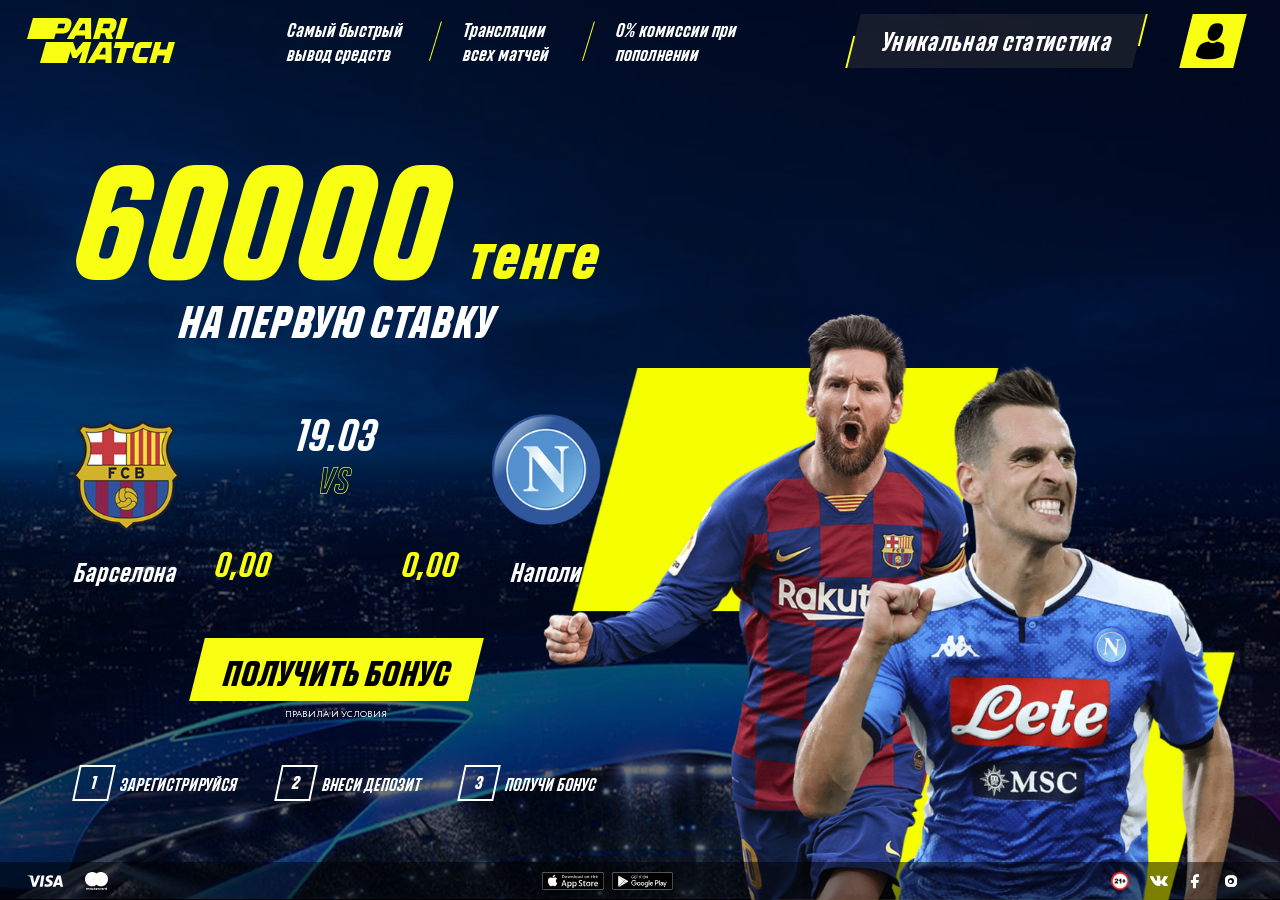
==== HTML/assets/portfolio/bar-nap/index.html @ 26781a5a "upd portfolio and aside" ====
<!DOCTYPE html>
<html>
<head lang="ru-RU">
  <meta http-equiv="x-ua-compatible" content="ie=edge">
  <meta http-equiv="Content-Type" content="text/html; charset=windows-1251">
  <title>Parimatch. ������ ��� � ���������� ��!</title>
  <link href="favicon.ico" rel="shortcut icon" type="image/x-icon">
  <meta name="viewport" content="width=device-width, initial-scale=1.0, maximum-scale=1.0, user-scalable=no" />
  <link rel="stylesheet" href="public/main.css" />
  <link rel="stylesheet" href="public/bundle.css"/>
  <!-- Google Tag Manager -->
  <script>(function(w,d,s,l,i){w[l]=w[l]||[];w[l].push({'gtm.start':
      new Date().getTime(),event:'gtm.js'});var f=d.getElementsByTagName(s)[0],
    j=d.createElement(s),dl=l!='dataLayer'?'&l='+l:'';j.async=true;j.src=
    'https://www.googletagmanager.com/gtm.js?id='+i+dl;f.parentNode.insertBefore(j,f);
  })(window,document,'script','dataLayer','GTM-5CZS6L');</script>
  <!-- End Google Tag Manager -->
</head>

<body>
<!-- Google Tag Manager (noscript) -->
<noscript><iframe src="https://www.googletagmanager.com/ns.html?id=GTM-5CZS6L"
                  height="0" width="0" style="display:none;visibility:hidden"></iframe></noscript>
<!-- End Google Tag Manager (noscript) -->


  <div class="page">
    <header class="c-header js-header" role="presentation">
      <div class="o-container">
        <div class="logo">
          <a href="https://air.parimatch.com/" class="c-logo"><img src="images/logo-pm.svg" alt="Parimatch"></a>
          <!--<div class="sponsor">��������� ������� �� "������"</div>-->
        </div>
        <div class="block-steps on-mob-hide">
          <p class="block-steps_1">C���� ������� ����� �������</p>
          <p class="block-steps_2">���������� ���� ������</p>
          <p class="block-steps_3">0% �������� ��� ����������</p>
        </div>
        <div class="c-header__group-right">
          <div class="c-header__btn-line-group">
            <div class="c-header__btn-line show-desk">
              <a href="https://air.parimatch.com/prematch/all/1%7CF%7CF_INTERN%7CPT61:1285120971,1%7CF%7CUCL"
                 target="_blank" class="btn-line"><span>���������� ����������</span></a>
            </div>
            <div class="c-header__btn-line show-mob">
              <a href="https://m.parimatch.com/#prematch-championship/1|F|UCL|PT61:1285120971" target="_blank"
                 class="btn-line"><span>���������� ����������</span></a>
            </div>
          </div>
          <div class="c-header__btn">
            <a href="https://air.parimatch.com/login" target="_blank" class="btn-login show-desk"><span
                    class="icon"><span class="icon-man-user"></span></span><span class="text"></span></a>
            <a href="https://m.parimatch.com/#login" target="_blank" class="btn-login show-mob"><span
                    class="icon"><span class="icon-man-user"></span></span><span class="text"></span></a>
          </div>
        </div>
      </div>
    </header>
    <main class="c-main" role="main">
      <section class="c-section c-section-home" id="home">
        <div class="o-container">
          <div class="home__content">
            <div class="home__group">
              <div class="home__bonus">60000 <span>�����</span></div>
              <div class="home__desc">�� ������ ������</div>
            </div>
              <div class="c-teams">
                  <div class="c-teams__item">
                      <div class="c-teams__item-logo">
                          <img src="images/team1.png" alt="���������">
                      </div>
                      <div class="c-teams__item-title">���������</div>
                      <!-- <div class="c-teams__item-cof team-1 hide">1,82</div> -->
                  </div>
                  <div class="c-teams__vs">
                      <div class="wrapper">

                          <div class="c-teams__date">19.03</div>
                          <div class="c-teams__vs-icon"><span class="icon-vs"></span></div>

                      </div>

                      <div class="cof-wrapper">
                              <div class="c-teams__item-cof team-1">0,00</div>
                              <div class="c-teams__item-cof team-2">0,00</div>
                      </div>
                  </div>


                  <div class="c-teams__item">
                      <div class="c-teams__item-logo">
                          <img src="images/team2.png" alt="������">
                      </div>
                      <div class="c-teams__item-title">������</div>
                      <!-- <div class="c-teams__item-cof team-2 hide">4,80</div> -->
                  </div>
              </div>
            <div class="home__group">
              <div class="home__btn">
                <a href="https://air.parimatch.com/ru/regtel/1/"  target="_blank" class="c-btn"><span class="c-btn__text">�������� �����</span></a>
              </div>
              <div class="home__terms">
                <a href="#" data-toggle="modal" data-target="#modalTerms">������� � �������</a>
              </div>
            </div>
            <div class="c-steps">
              <ul class="c-steps__list">
                <li>
                  <div class="c-steps__item">
                    <div class="c-steps__item-num"><span>1</span></div>
                    <div class="c-steps__item-text">���������������</div>
                  </div>
                </li>
                <li>
                  <div class="c-steps__item">
                    <div class="c-steps__item-num"><span>2</span></div>
                    <div class="c-steps__item-text">����� �������</div>
                  </div>
                </li>
                <li>
                  <div class="c-steps__item">
                    <div class="c-steps__item-num"><span>3</span></div>
                    <div class="c-steps__item-text">������ �����</div>
                  </div>
                </li>
              </ul>
            </div>
          </div>
        </div>
        <div id="parallax" class="c-parallax c-parallax__first" data-limit-x="80" data-limit-y="80">
          <div class="c-parallax__layer  c-parallax__layer--align-right" data-depth="0.1">
            <img src="images/layer-1.png" class="levitation-1" alt="img">
          </div>
          <div class="c-parallax__layer c-parallax__layer--align-right" data-depth="0.1">
            <img src="images/layer-2.png" class="levitation-2" alt="img">
          </div>
          <!--<div class="c-parallax__layer c-parallax__layer&#45;&#45;align-right" data-depth="0.15">-->
            <!--<img src="images/layer-3.png" alt="img">-->
          <!--</div>-->
        </div>
        <div id="parallax-1" class="c-parallax c-parallax__second" data-limit-x="80" data-limit-y="0">
          <div class="c-parallax__layer  c-parallax__layer--align-right show-tablet" data-depth="0">
            <img src="images/layer-1.png" class="levitation-1" alt="img">
          </div>
          <div class="c-parallax__layer c-parallax__layer--align-right show-tablet" data-depth="0">
            <img src="images/layer-2.png" class="levitation-2" alt="img">
          </div>
          <div class="c-parallax__layer c-parallax__layer--align-right" data-depth="0.25">
            <img src="images/layer-4.png" alt="img">
          </div>
          <div class="c-parallax__layer c-parallax__layer--align-right" data-depth="0.40">
            <img src="images/layer-5.png" alt="img">
          </div>
        </div>
      </section>
    </main>
    <footer class="c-footer">
      <div class="o-container align-items-center">
        <div class="box-left">
          <div class="payments">
            <ul>
              <li>
                <div class="item svg">
                  <div class="img"><img src="images/payment/visa.svg" alt="img"></div>
                  <div class="img-color"><img src="images/payment/visa-c.svg" alt="img"></div>
                </div>
              </li>
              <li>
                <div class="item svg">
                  <div class="img"><img src="images/payment/mastercard.svg" alt="img"></div>
                  <div class="img-color"><img src="images/payment/mastercard-c.svg" alt="img"></div>
                </div>
              </li>
            </ul>
          </div>
        </div>
        <div class="box-center">
          <div class="block-app-links">
            <ul>
              <li>
                <a href="https://apps.apple.com/ua/app/parimatch-live/id1178014476" target="_blank"><img src="images/appStore.svg" alt="iOs App"></a>
              </li>
              <li>
                <a href="https://s3-eu-west-1.amazonaws.com/pm99sf7fxfjj5dxh/android/parimatch-latest.apk"><img src="images/androidApp.svg" alt="Android App"></a>
              </li>
            </ul>
          </div>
        </div>
        <div class="box-right">
          <div class="box-info">
            <img src="images/info21.png" alt="img">
          </div>
          <div class="c-socials">
            <a class="c-socials__item" href="#" target="_blank"><span class="icon-vk"></span></a>
            <a class="c-socials__item" href="https://www.facebook.com/parimatch/" target="_blank"><span class="icon-facebook"></span></a>
            <a class="c-socials__item" href="https://www.instagram.com/parimatchnews" target="_blank"><span class="icon-instagram"></span></a>
          </div>
        </div>
      </div>
    </footer>
  </div>

  <!-- Modal Terms -->
  <div class="modal fade vertical modal-custom modal-terms" id="modalTerms" tabindex="-1" role="dialog" aria-labelledby="modalTermsLabel">
    <div class="modal-dialog modal-dialog-centered" role="document">
      <div class="modal-content">
        <div class="modal-header">
          <a href="#" class="modal-close" data-dismiss="modal" aria-label="Close"><span class="icon-close"></span></a>
        </div>
        <div class="modal-body modal-terms">
          <h4 class="modal-title"></h4>
          <div class="modal-scrollbar js-scrollbar">
            <div class="modal-terms-text s-content">
              <?php require($_SERVER['DOCUMENT_ROOT'].'/termsP1000.inc')?>
            </div>
          </div>
        </div>
        <div class="modal-footer">
          <div class="buttons-rules">
            <a href="#" class="btn-modal">������� ������</a>
          </div>
        </div>
      </div>
    </div>
  </div>

  <script src="public/modernizr-custom.js"></script>
  <script src="public/vendor.js"></script>
  <script src="public/bundle.js"></script>

  <script type="text/javascript">
    function findGetParameter(parameterName) {
      var result = null,
        tmp = [];
      location.search
        .substr(1)
        .split("&")
        .forEach(function (item) {
          tmp = item.split("=");
          if (tmp[0] === parameterName) result = decodeURIComponent(tmp[1]);
        });
      return result;
    }

    var btag = findGetParameter("btag");
    if (btag !== null) {
      $('a[href^="https://air.parimatch.com/"]').each(function (index, value) {
        var href_old = $(this).attr('href');
        $(this).attr('href', href_old + "?btag=" + btag);
      });
      $('a[href^="https://m.parimatch.com/"]').each(function (index, value) {
        var href_old_mob = $(this).attr('href');
        $(this).attr('href', href_old_mob + "?btag=" + btag);
      });
    }
  </script>

  <script type="text/javascript">
    // eventID: 3791728
    $(document).ready(function(){
      var id = '3791728';
      $.ajax({
        method: "GET",
        jsonp: "callback",
        dataType: "jsonp",
        url: "https://service.timetowork.xyz/cf/getmatchcf.php?id="+id,
      }).done(function( data ) {
        var team1 = (+data.team1).toFixed(2);
        var team2 = (+data.team2).toFixed(2);
        $('.team-1').text(team1);
        $('.team-2').text(team2);
        $('.c-teams__item-cof').removeClass('hide');
      });

    });
  </script>
</body>
</html>
---- HTML/assets/portfolio/bar-nap/public/main.css ----
html {
    -webkit-box-sizing: border-box;
    box-sizing: border-box;
    -ms-overflow-style: scrollbar;
    line-height: 1.15;
    -webkit-text-size-adjust: 100%
}

*, :after, :before {
    -webkit-box-sizing: inherit;
    box-sizing: inherit
}

body {
    display: -ms-flexbox;
    display: -webkit-box;
    display: flex;
    -ms-flex-direction: column;
    -webkit-box-orient: vertical;
    -webkit-box-direction: normal;
    flex-direction: column;
    line-height: 1.2;
    min-height: 100%;
    width: auto;
    color: #fff;
    font-family: Circe, sans-serif;
    font-weight: 400;
    font-style: normal;
    font-size: 16px;
    direction: ltr;
    -webkit-font-smoothing: antialiased;
    -moz-osx-font-smoothing: grayscale;
    overflow-x: hidden;
    background: #000;
    height: 100%;
    margin: 0;
}

/* @media screen and (max-width: 767px) and (orientation: portrait) {
    body {
        height: 100%;
        min-height: 560px
    }
} */

body.no-scroll {
    position: fixed;
    width: 100%;
    overflow-y: hidden
}

.align-items-center {
    -ms-flex-align: center !important;
    -webkit-box-align: center !important;
    align-items: center !important;
}

.title {
    font-family: Pari-Match, sans-serif;
    font-weight: 700;
    font-size: 48px;
    line-height: 1;
    text-align: center;
    color: #fff
}

@media screen and (max-width: 1024px) {
    .title {
        font-size: 36px
    }
}

@media screen and (max-width: 767px) {
    .title {
        font-size: 24px
    }
}

ul {
    list-style: none;
}

p {
    margin: 0;
}

a {
    color: #000;
}


[class*=" icon-"], [class^=icon-] {
    font-family: icomoon !important;
    speak: none;
    font-style: normal;
    font-weight: 400;
    font-variant: normal;
    text-transform: none;
    line-height: 1;
    -webkit-font-smoothing: antialiased;
    -moz-osx-font-smoothing: grayscale;
}


.icon-vs:before {
    content: "\E914"
}

.icon-man-user:before {
    content: "\E912"
}

.icon-trophy:before {
    content: "\E911"
}

.icon-youtube:before {
    content: "\E907"
}

.icon-burger:before {
    content: "\E90F"
}

.icon-mouse:before {
    content: "\E908"
}

.icon-bonus:before {
    content: "\E90E"
}

.icon-analysis:before {
    content: "\E90A"
}

.icon-email:before {
    content: "\E90B"
}

.icon-login:before {
    content: "\E90C"
}

.icon-phone:before {
    content: "\E915"
}

.icon-eye-close:before {
    content: "\E916"
}

.icon-eye-open:before {
    content: "\E917"
}

.icon-facebook:before {
    content: "\E900"
}

.icon-instagram:before {
    content: "\E901"
}

.icon-twitter:before {
    content: "\E902"
}

.icon-vk:before {
    content: "\E903"
}

.icon-telegram:before {
    content: "\E913"
}

.icon-check:before {
    content: "\E904"
}

.icon-close:before {
    content: "\E905"
}

.icon-down:before {
    content: "\E906"
}

.icon-left:before {
    content: "\E909"
}

.icon-right:before {
    content: "\E90D"
}

.icon-up:before {
    content: "\E910"
}

a, a:hover {
    text-decoration: none;
}

a {
    color: #000;
    background-color: transparent;
}

abbr, address, article, aside, audio, b, blockquote, body, canvas, caption, cite, code, dd, del, details, dfn, div, dl, dt, em, fieldset, figcaption, figure, footer, form, h1, h2, h3, h4, h5, h6, header, hgroup, html, i, iframe, img, ins, kbd, label, legend, li, mark, menu, nav, object, ol, p, pre, q, samp, section, small, span, strong, sub, summary, sup, table, tbody, td, tfoot, th, thead, time, tr, ul, var, video {
    margin: 0;
    padding: 0;
    border: 0;
    outline: 0;
}

.modal-terms {
    padding: 40px 20px;
}

.modal-custom {
    padding: 0 10px;
}

.modal-open {
    overflow: hidden
}

.modal {
    position: fixed;
    top: 0;
    right: 0;
    bottom: 0;
    left: 0;
    z-index: 1050;
    display: none;
    overflow: hidden;
    overflow: auto !important;
    outline: 0
}

.modal-open .modal {
    overflow-x: hidden;
    overflow-y: auto
}

.modal-dialog {
    position: relative;
    width: auto;
    margin: 50px auto;
    pointer-events: none;
    opacity: 0
}

.modal.fade .modal-dialog {
    -webkit-transition: opacity .2s ease-out;
    -o-transition: opacity .2s ease-out;
    transition: opacity .2s ease-out
}

.modal.show .modal-dialog {
    opacity: 1
}

.modal-dialog-centered {
    display: -ms-flexbox;
    display: -webkit-box;
    display: flex;
    -ms-flex-align: center;
    -webkit-box-align: center;
    align-items: center;
    min-height: calc(100% - 100px)
}

.modal-content {
    position: relative;
    display: -ms-flexbox;
    display: -webkit-box;
    display: flex;
    -ms-flex-direction: column;
    -webkit-box-orient: vertical;
    -webkit-box-direction: normal;
    flex-direction: column;
    width: 100%;
    pointer-events: auto;
    background-clip: padding-box;
    padding: 40px;
    outline: 0
}

.modal-close {
    top: 0;
    right: 0
}

.modal-backdrop {
    position: fixed;
    top: 0;
    right: 0;
    bottom: 0;
    left: 0;
    z-index: 1040;
    background-color: #000;
    -webkit-transition: opacity .2s ease;
    -o-transition: opacity .2s ease;
    transition: opacity .2s ease
}

.modal-backdrop.fade {
    opacity: 0
}

.modal-backdrop.show {
    opacity: .5
}

.modal-header {
    display: -ms-flexbox;
    display: -webkit-box;
    display: flex;
    -ms-flex-align: start;
    -webkit-box-align: start;
    align-items: flex-start;
    -ms-flex-pack: justify;
    -webkit-box-pack: justify;
    justify-content: space-between
}

.modal-title {
    width: 100%;
    margin-bottom: 0;
    line-height: 1.2;
    text-transform: none;
    text-align: center
}

.modal-body {
    position: relative;
    -ms-flex: 1 1 auto;
    -webkit-box-flex: 1;
    flex: 1 1 auto;
    padding: 40px
}

/* Modal Body */
.modal-body {
    padding: 2px 16px;
}

.modal-body .body {
    color: #fff;
}

/* Modal Footer */
.modal-footer {
    padding: 10px 5px;
    background-color: #323232;
    color: white;
}

.buttons-rules {
    text-align: center;
}

.buttons-rules a:hover {
    color: #f8ff13;
}

.modal-scrollbar-measure {
    position: absolute;
    top: -9999px;
    width: 50px;
    height: 50px;
    overflow: scroll
}

.modal-custom {
    padding: 0 10px
}

.modal-custom table {
    width: 100%;
    margin-bottom: 20px
}

.modal-custom table td, .modal-custom table th {
    width: 33.33%;
    border: 1px solid #fff;
    padding: 5px
}

.modal-custom .modal-dialog {
    max-width: 550px
}

.modal-custom .modal-content {
    color: #fff;
    min-height: auto;
    padding: 0;
    background-color: #171717;
    border-radius: 0;
    overflow: hidden;
    border: 0 solid #171717
}

.modal-custom .modal-close [class^=icon-] {
    color: #fff
}

.modal-custom .modal-body {
    display: -ms-flexbox;
    display: -webkit-box;
    display: flex;
    -ms-flex-direction: column;
    -webkit-box-orient: vertical;
    -webkit-box-direction: normal;
    flex-direction: column;
    -ms-flex-align: center;
    -webkit-box-align: center;
    align-items: center;
    -ms-flex-pack: center;
    -webkit-box-pack: center;
    justify-content: center;
    padding: 40px 20px
}

.modal-custom .modal-custom-title {
    font-family: Pari-Match, sans-serif;
    font-weight: 700;
    font-style: normal;
    color: #f8ff13;
    text-transform: uppercase
}

.modal-custom .field-user-acc {
    font-family: Pari-Match, sans-serif;
    font-weight: 700;
    letter-spacing: 2px
}

.modal-custom .modal-text {
    font-size: 24px;
    padding: 0 30px;
    margin-bottom: 20px
}

.modal-custom .modal-text-primary {
    color: #f8ff13;
    margin-bottom: 15px
}

.modal-custom .modal-custom-form {
    padding: 0 30px
}

.modal-custom .modal-btn-small {
    display: -ms-flexbox;
    display: -webkit-box;
    display: flex;
    -ms-flex-pack: center;
    -webkit-box-pack: center;
    justify-content: center;
    text-transform: uppercase
}

.modal-custom .modal-btn-small .c-btn {
    width: auto;
    min-width: auto;
    padding: 0 25px
}

.modal-custom .modal-scrollbar {
    width: 100%;
    margin-bottom: 30px
}

@media screen and (max-width: 767px) {
    .modal-custom .modal-scrollbar {
        margin-bottom: 20px
    }
}

.modal-custom .modal-actions {
    display: -ms-flexbox;
    display: -webkit-box;
    display: flex;
    -ms-flex-align: center;
    -webkit-box-align: center;
    align-items: center;
    -ms-flex-pack: justify;
    -webkit-box-pack: justify;
    justify-content: space-between
}

.modal-custom .modal-house-logo {
    max-width: 60px;
    -moz-filter: drop-shadow(0 0 7px #f8ff13);
    filter: progid:DXImageTransform.Microsoft.Shadow(Color=$ primary_color, OffX=0, OffY=0, Strength=7, Direction=0);
    -webkit-filter: drop-shadow(0 0 7px #f8ff13);
    filter: drop-shadow(0 0 7px #f8ff13);
    margin-bottom: 10px
}

.modal-custom .modal-house-logo img {
    display: block;
    width: 100%;
    height: auto
}

.modal-history .modal-dialog {
    max-width: 454px
}

.modal-history .c-history__list {
    margin: 0 auto;
    max-width: 240px
}

.modal-history .modal-btn-small {
    padding: 20px 0 10px
}

.modal-history .js-scrollbar {
    margin-bottom: 0
}

.modal-history .js-scrollbar .mCSB_scrollTools {
    width: 6px
}

.modal-history .js-scrollbar .mCSB_inside > .mCSB_container {
    padding-right: 16px
}

.modal-errors .modal-dialog {
    max-width: 400px
}

.modal-errors .modal-content {
    min-height: 200px
}

.modal-errors .spin-error {
    width: 100%;
    text-align: center;
    font-size: 20px
}

.modal-mark {
    display: inline-block;
    vertical-align: middle;
    width: 13px;
    height: 100%;
    margin-right: 3px;
    padding-bottom: 5px
}

.modal-form-login {
    max-width: 320px
}

.modal-form-login .c-form__group {
    margin-bottom: 10px
}

.modal-form-login .modal-link {
    text-align: center;
    padding-top: 10px;
    margin-bottom: 30px
}

.modal-form-login .modal-link a {
    display: inline-block;
    color: #ccc;
    font-size: 14px;
    text-decoration: underline
}

.modal-form-login .modal-link a:hover {
    text-decoration: none
}

@media screen and (max-width: 767px) {
    .modal-custom .modal-content {
        min-height: 350px
    }

    .modal-custom .modal-body {
        padding: 30px 10px
    }

    .modal-custom .modal-text {
        font-size: 18px;
        margin-bottom: 30px
    }

    .modal-custom .modal-custom-form, .modal-custom .modal-text {
        padding: 0 10px
    }

    .modal-custom .modal-btn-small .c-btn {
        padding: 0 20px
    }
}

.modal-custom-scrollbar .modal-body {
    padding: 40px 20px
}

.modal-dialog {
    max-width: 720px;
    font-family: Pari-Match, sans-serif;
    font-style: normal
}

.modal-content {
    color: #000;
    min-height: 490px;
    padding: 0;
    background-color: #fff;
    border-radius: 5px;
    overflow: hidden
}

.modal-col {
    width: 50%
}

.modal-team {
    display: -ms-flexbox;
    display: -webkit-box;
    display: flex;
    padding: 0
}

.modal-bg {
    background-size: cover;
    background-repeat: no-repeat;
    background-size: center
}

.modal-bg, .modal-form {
    height: 100%;
    width: 100%
}

.modal-form {
    display: -ms-flexbox;
    display: -webkit-box;
    display: flex;
    -ms-flex-direction: column;
    -webkit-box-orient: vertical;
    -webkit-box-direction: normal;
    flex-direction: column;
    -ms-flex-align: center;
    -webkit-box-align: center;
    align-items: center;
    padding: 40px;
    margin: 0 auto;
    background-color: #ebebeb
}

.modal-logo {
    width: 100%;
    max-width: 160px;
    margin-bottom: 50px
}

.modal-logo img {
    display: block;
    width: 100%;
    height: auto
}

.modal-title {
    color: #fff;
    font-family: Circe, sans-serif;
    font-weight: 700;
    font-style: normal !important;
    font-size: 28px;
    margin-bottom: 30px
}

.modal-text {
    font-size: 18px;
    text-align: center;
    line-height: 1.6;
    margin-bottom: 60px
}

.modal-btn {
    max-width: 300px
}

.modal-close {
    position: absolute;
    top: 15px;
    right: 15px;
    z-index: 1;
    padding: 4px;
    font-size: 0
}

.modal-close [class^=icon-] {
    font-size: 17px;
    color: #fff
}

.modal-close:hover [class^=icon-] {
    color: #f8ff13
}

.modal-thank {
    width: 100%;
    max-width: 580px;
    display: -ms-flexbox;
    display: -webkit-box;
    display: flex;
    -ms-flex-direction: column;
    -webkit-box-orient: vertical;
    -webkit-box-direction: normal;
    flex-direction: column;
    -ms-flex-align: center;
    -webkit-box-align: center;
    align-items: center;
    color: #000;
    margin: 0 auto
}

.modal-img {
    max-width: 140px;
    width: 100%;
    margin-bottom: 70px
}

.modal-img img {
    display: block;
    width: 100%;
    height: auto
}

.modal-terms {
    padding: 40px 20px
}

.modal-scrollbar {
    height: 310px;
    width: 100%
}

@media screen and (max-width: 1024px) {
    .modal-scrollbar {
        height: 310px
    }
}

@media screen and (max-width: 1024px) and (orientation: landscape) {
    .modal-scrollbar {
        height: 200px
    }
}

@media screen and (max-width: 767px) {
    .modal-scrollbar {
        height: 270px
    }
}

@media screen and (max-width: 767px) and (orientation: landscape) {
    .modal-scrollbar {
        height: 150px
    }
}

.modal-scrollbar.mCS_destroyed {
    overflow-y: scroll
}

.modal-scrollbar {
    overflow: hidden
}

.touchevents .modal-scrollbar {
    overflow-y: scroll
}

.modal-terms-text {
    line-height: 1.6;
    padding: 0 20px
}

.modal-winners-text {
    text-align: center
}

@media screen and (max-width: 767px) {
    .modal-dialog {
        max-width: 480px
    }

    .modal-content {
        min-height: 310px
    }

    .modal-logo {
        max-width: 80px;
        margin-bottom: 20px
    }

    .modal-form {
        padding: 20px;
        margin: 0 auto
    }

    .modal-terms-text {
        padding: 0 20px 0 10px
    }

    .modal-close {
        top: 10px;
        right: 10px
    }

    .modal-close [class^=icon-] {
        font-size: 16px
    }

    .modal-title {
        font-size: 24px;
        margin-bottom: 20px
    }

    .modal-text {
        font-size: 16px;
        margin-bottom: 20px
    }

    .modal-img {
        max-width: 100px;
        margin-bottom: 30px
    }

    .modal-terms {
        padding: 40px 10px
    }
}

@media screen and (max-width: 767px) and (orientation: portrait) {
    .modal-col {
        width: 100%
    }

    .modal-col:first-child {
        display: none
    }
}



.container {
    width: 100%;
    padding-right: 15px;
    padding-left: 15px;
    margin-right: auto;
    margin-left: auto
}
.o-container {
    position: relative;
    display: block;
    max-width: 1920px;
    width: 100%;
    padding-left: 3vh;
    padding-right: 4.5vh;
    margin-left: auto;
    margin-right: auto
}

.o-container--small {
    position: relative;
    display: block;
    width: 100%;
    max-width: 1032px;
    padding-left: 2vh;
    padding-right: 2vh;
    margin-left: auto;
    margin-right: auto
}
@media (min-width: 576px) {
    .container {
        max-width: 540px
    }
}

@media (min-width: 768px) {
    .container {
        max-width: 720px
    }
}

@media (min-width: 992px) {
    .container {
        max-width: 960px
    }
}

@media (min-width: 1200px) {
    .container {
        max-width: 1140px
    }
}


@font-face {
    font-family: Pari-Match;
    src: url(fonts/Pari-Match-Bold.eot);
    src: url(fonts/Pari-Match-Bold.eot?#iefix) format("embedded-opentype"), url(fonts/Pari-Match-Bold.woff2) format("woff2"), url(fonts/Pari-Match-Bold.woff) format("woff"), url(fonts/Pari-Match-Bold.ttf) format("truetype"), url(fonts/Pari-Match-Bold.svg#Pari-Match-Bold) format("svg");
    font-weight: 700
}

@font-face {
    font-family: Circe;
    src: url(fonts/Circe-Regular.eot);
    src: url(fonts/Circe-Regular.eot?#iefix) format("embedded-opentype"), url(fonts/Circe-Regular.woff2) format("woff2"), url(fonts/Circe-Regular.woff) format("woff"), url(fonts/Circe-Regular.ttf) format("truetype"), url(fonts/Circe-Regular.svg#Circe-Regular) format("svg");
    font-weight: 400;
    font-style: normal
}

@font-face {
    font-family: Pari-Match;
    src: url(fonts/Pari-Match-Regular.eot);
    src: url(fonts/Pari-Match-Regular.eot?#iefix) format("embedded-opentype"), url(fonts/Pari-Match-Regular.woff2) format("woff2"), url(fonts/Pari-Match-Regular.woff) format("woff"), url(fonts/Pari-Match-Regular.ttf) format("truetype"), url(fonts/Pari-Match-Regular.svg#Pari-Match-Regular) format("svg");
    font-weight: 400
}

@font-face {
    font-family: icomoon;
    src: url(fonts/icomoon.eot);
    src: url(fonts/icomoon.eot#iefix) format("embedded-opentype"), url(fonts/icomoon.woff2) format("woff2"), url(fonts/icomoon.ttf) format("truetype"), url(fonts/icomoon.woff) format("woff"), url(fonts/icomoon.svg#icomoon) format("svg");
    font-weight: 400;
    font-style: normal;
    font-display: block
}



.c-btn {
    position: relative;
    display: inline-block;
    height: 7vh;
    width: auto;
    min-width: 0;
    line-height: 1;
    cursor: pointer;
    border: 0 solid transparent;
    border-radius: 0;
    text-decoration: none;
    text-align: center;
    color: #000;
    background-color: #f8ff13;
    -webkit-box-shadow: 0 0 0 transparent;
    box-shadow: 0 0 0 transparent;
    padding: 0 2vh;
    margin: 0;
    text-transform: none;
    -webkit-user-select: none;
    -moz-user-select: none;
    -ms-user-select: none;
    user-select: none;
    outline: none;
    -webkit-appearance: none;
    overflow: hidden;
    -webkit-transform: skewX(-14deg);
    -ms-transform: skewX(-14deg);
    transform: skewX(-14deg);
    -webkit-transition: all .2s ease;
    -o-transition: all .2s ease;
    transition: all .2s ease
}

@media screen and (max-width: 767px) {
    .c-btn {
        border-radius: 0
    }
}


.c-btn:hover {
    background: rgb(248, 255, 20);
    -webkit-box-shadow: 0 0 13px 0 rgba(248, 255, 20, 1);
    box-shadow: 0 0 13px 0 rgba(248, 255, 20, 1);
}

.c-btn__text {
    position: relative;
    display: -ms-flexbox;
    display: -webkit-box;
    display: flex;
    -ms-flex-align: center;
    -webkit-box-align: center;
    align-items: center;
    -ms-flex-pack: center;
    -webkit-box-pack: center;
    justify-content: center;
    text-transform: uppercase;
    width: 100%;
    height: 100%;
    font-family: Pari-Match, sans-serif;
    font-size: 4vh;
    font-weight: 700;
    font-style: normal;
    color: inherit;
    margin-top: 0;
    margin-bottom: 4px;
    -webkit-transform: skewX(14deg);
    -ms-transform: skewX(14deg);
    transform: skewX(14deg);
}



.c-btn__small {
    height: 4vh;
    text-transform: none;
    border-radius: 0;
    font-size: 2.1vh;
}

@media screen and (max-width: 767px) {
    .c-btn__small {
        height: 3vh;
        border-radius: 0;
        font-size: 1.1vh;
        padding: 0 1vh;
    }
}

.c-btn__small .c-btn__text {
    font-size: inherit;
}

.c-btn__medium {
    height: 5vh;
    border-radius: 4px
}

@media screen and (max-width: 767px) {
    .c-btn__medium {
        height: 5vh;
        border-radius: 24px
    }
}

.c-btn__medium .c-btn__text {
    font-size: 2vh;
}

@media screen and (max-width: 767px) {
    .c-btn__medium .c-btn__text {
        font-size: 2.1vh;
    }
}

.c-header {
    position: relative;
    margin-bottom: -11vh;
    background-color: transparent;
    color: #fff;
    z-index: 600;
    padding: 1.5vh 0;
    -webkit-transition: background-color .2s ease 0s;
    -o-transition: background-color .2s ease 0s;
    transition: background-color .2s ease 0s
}

.c-header:before {
    content: "";
    display: none;
    position: absolute;
    left: 0;
    right: 0;
    top: 0;
    bottom: 0;
    z-index: -1;
    background: #000;
    background: -webkit-gradient(left top, left bottom, color-stop(0, #000), color-stop(100%, transparent));
    background: -webkit-gradient(linear, left top, left bottom, color-stop(0, #000), to(transparent));
    background: -o-linear-gradient(top, #000 0, transparent);
    background: linear-gradient(180deg, #000 0, transparent);
    filter: progid:DXImageTransform.Microsoft.gradient(startColorstr="#000000", endColorstr="#000000", GradientType=0)
}

@media screen and (max-width: 767px) {
    .c-header:before {
        display: block;
        opacity: .8
    }
}

.c-header .o-container {
    display: -ms-flexbox;
    display: -webkit-box;
    display: flex;
    -ms-flex-align: center;
    -webkit-box-align: center;
    align-items: center;
    text-align: center;
    -ms-flex-pack: justify;
    -webkit-box-pack: justify;
    justify-content: space-between
}

.c-header .logo {
    font-size: 0
}

.c-header .logo.logo__left {
    width: auto;
    margin: 0
}

.c-header .nav, .c-header__group-right {
    display: -ms-flexbox;
    display: -webkit-box;
    display: flex;
    -ms-flex-align: center;
    -webkit-box-align: center;
    align-items: center
}

.c-header .nav-item {
    padding: 0 2vh;
}

@media screen and (max-width: 767px) {
    .c-header .nav-item {
        padding: 0 5px
    }
}

.c-header .nav-item.last {
    padding-right: 0
}

.c-header .nav a {
    color: #fff;
    font-size: 1vh;
    font-style: normal;
    font-weight: 400
}


.c-header .nav a:hover {
    text-decoration: underline
}

.c-header .nav a.active {
    color: #f8ff13
}

.c-header .nav a.active:hover {
    text-decoration: none
}

.c-header__btn {
    padding-left: 30px;
    font-size: 0
}

@media screen and (max-width: 1440px) {
    .c-header__btn {
        padding-left: 20px
    }
}

@media screen and (max-width: 767px) {
    .c-header__btn {
        padding-left: 10px
    }
}

.c-header__btn .c-btn {
    width: 100%;
    max-width: 160px
}

@media screen and (max-width: 767px) {
    .c-header__btn .c-btn {
        max-width: none
    }
}

@media screen and (max-width: 767px) {
    .c-header__btn .c-btn .c-btn__text {
        font-size: 11px
    }
}

}

.btn-login {
    position: relative
}

.btn-login:hover .text {
    border-bottom-color: transparent
}

.btn-login .icon {
    display: -ms-flexbox;
    display: -webkit-box;
    display: flex;
    -ms-flex-align: center;
    -webkit-box-align: center;
    align-items: center;
    -ms-flex-pack: center;
    -webkit-box-pack: center;
    justify-content: center;
    position: relative;
    left: 0;
    width: 6vh;
    height: 6vh;
    -webkit-transform: skewX(-14deg);
    -ms-transform: skewX(-14deg);
    transform: skewX(-14deg);
    background: #f8ff13
}


.btn-login .icon > span {
    color: #000;
    font-size: 4vh;
}


.btn-login .text {
    color: #f8ff13;
    font-size: 32px;
    font-family: Pari-Match, sans-serif;
    text-transform: uppercase;
    letter-spacing: .25pt;
    border-bottom: 1px solid #f8ff13;
    position: relative;
    top: -2px
}

@media screen and (max-width: 767px) {
    .btn-login .text {
        font-size: 22px
    }
}

.btn-line {
    display: -ms-flexbox;
    display: -webkit-box;
    display: flex;
    -ms-flex-align: center;
    -webkit-box-align: center;
    align-items: center;
    -ms-flex-pack: center;
    -webkit-box-pack: center;
    justify-content: center;
    position: relative;
    background: rgba(58, 59, 60, .4);
    padding: 0 3vh;
    height: 6vh;
    -webkit-transform: skewX(-14deg);
    -ms-transform: skewX(-14deg);
    transform: skewX(-14deg);
    -webkit-transition: all .1s linear 0s;
    -o-transition: all .1s linear 0s;
    transition: all .1s linear 0s;
    color: #fff;
    font-size: 3vh;
    font-family: Pari-Match, sans-serif;
    letter-spacing: .25pt
}



.btn-line:hover {
    color: #f8ff13
}

.btn-line:hover:after, .btn-line:hover:before {
    height: 100%
}

.btn-line:before {
    left: -2px;
    bottom: 0
}

.btn-line:after, .btn-line:before {
    content: "";
    display: block;
    position: absolute;
    width: 2px;
    height: 60%;
    background: #f8ff13;
    -webkit-transition: all .1s linear 0s;
    -o-transition: all .1s linear 0s;
    transition: all .1s linear 0s
}

.btn-line:after {
    right: -2px;
    top: 0
}

.btn-line span {
    -webkit-transform: skewX(14deg);
    -ms-transform: skewX(14deg);
    transform: skewX(14deg);
    padding-bottom: 4px
}

.c-main {
    -ms-flex: 1 0 auto;
    -webkit-box-flex: 1;
    flex: 1 0 auto;
    position: relative;
    z-index: 101
}

@media screen and (max-width: 767px) and (orientation: portrait) {
    .c-main {
        height: 100%;
        overflow: hidden
    }
}

.page {
    position: relative;
    display: -ms-flexbox;
    display: -webkit-box;
    display: flex;
    -ms-flex-direction: column;
    -webkit-box-orient: vertical;
    -webkit-box-direction: normal;
    flex-direction: column;
    -ms-flex: 1 0 auto;
    -webkit-box-flex: 1;
    flex: 1 0 auto
}

@media screen and (max-width: 767px) and (orientation: portrait) {
    .page {
        background: url(images/bg1.jpg) no-repeat 20% transparent;
        background-size: cover
    }
}

.show-mob {
    display: none !important
}

.show-desk {
    display: block
}

.touchevents .show-mob {
    display: block !important
}

.touchevents .show-desk {
    display: none !important
}

.c-footer {
    background-color: rgba(0, 0, 0, .5);
    padding: 1.1vh 0;
    position: absolute;
    bottom: 0;
    z-index: 200;
    width: 100%;
}

@media screen and (max-width: 1024px) {
    .c-footer {
        background: #000;
    }
}




.c-footer .box-center, .c-footer .box-left, .c-footer .box-right {
    display: -ms-flexbox;
    display: -webkit-box;
    display: flex;
    -ms-flex-align: center;
    -webkit-box-align: center;
    align-items: center;
}





.c-footer .box-center {
    -ms-flex-pack: center;
    -webkit-box-pack: center;
    justify-content: center
}




.c-footer .box-right {
    -ms-flex-pack: end;
    -webkit-box-pack: end;
    justify-content: flex-end
}



@media screen and (max-width: 767px) {
    .c-footer .box-right {
        -ms-flex-direction: row;
        -webkit-box-orient: horizontal;
        -webkit-box-direction: normal;
        flex-direction: row;
        -ms-flex-align: center;
        -webkit-box-align: center;
        align-items: center;
        -ms-flex-pack: center;
        -webkit-box-pack: center;
        justify-content: center
    }
}



.c-footer .align-items-center {
    display: -ms-flexbox;
    display: -webkit-box;
    display: flex;
    -ms-flex-pack: justify;
    -webkit-box-pack: justify;
    justify-content: space-between
}




.c-footer .box-info {
    font-size: 0;
    display: flex;
    align-items: center;
}


.c-footer .box-info img {
    height: 2vh;
    width: auto;
    margin: 0 3px;
}

.c-logo {
    position: relative;
    display: -ms-flexbox;
    display: -webkit-box;
    display: flex;
    -ms-flex-align: center;
    -webkit-box-align: center;
    align-items: center;
    height: 5vh
}


.c-logo img {
    display: block;
    height: 5vh;
    width: auto
}


.logo {
    position: relative
}

.logo .sponsor {
    display: block;
    position: absolute;
    left: 0;
    top: 100%;
    color: #fff;
    text-align: left;
    font-size: 2vh;
    font-family: Pari-Match, sans-serif;
    font-weight: 700;
    text-transform: uppercase;
    letter-spacing: .25pt;
    white-space: nowrap;
    padding: 4px 0 0 10px
}

@media screen and (max-width: 767px) {
    .logo .sponsor {
        padding: 4px 0 0 4px;
    }
}

.c-socials {
    display: -ms-flexbox;
    display: -webkit-box;
    display: flex;
    -ms-flex-align: center;
    -webkit-box-align: center;
    align-items: center;
    -ms-flex-pack: end;
    -webkit-box-pack: end;
    justify-content: flex-end;
    margin-left: 2vh;
}


.c-socials__item {
    cursor: pointer;
    display: block;
    font-size: 0
}

.c-socials__item:not(:last-child) {
    margin-right: 2vh
}

.c-socials__item [class^=icon-] {
    font-size: 2vh;
    color: #fff
}

.c-socials__item [class^=icon-]:hover {
    color: #faeb00
}

@media screen and (max-width: 1024px) {
    .c-socials__item {
        display: block
    }

    .c-socials__item:not(:last-child) {
        margin-right: 1vh
    }
}

@media screen and (max-width: 767px) {
    .c-socials__item {
        display: block
    }

    .c-socials__item:not(:last-child) {
        margin-right: 1vh;
    }

    .c-socials__item [class^=icon-] {
        font-size: 2vh;
    }
}

.block-title {
    position: relative;
    padding-left: 68px;
    color: #fff;
    font-family: Pari-Match, sans-serif;
    font-weight: 700;
    font-size: 48px;
    text-transform: uppercase
}

@media screen and (max-width: 1024px) {
    .block-title {
        font-size: 4vh;
    }
}

@media screen and (max-width: 767px) {
    .block-title {
        font-size: 2vh;
        padding-left: 4vh;
    }
}

.block-title .icon {
    display: block;
    position: absolute;
    top: 50%;
    bottom: auto;
    -webkit-transform: translateY(-50%);
    -ms-transform: translateY(-50%);
    transform: translateY(-50%);
    left: 0;
    width: 68px;
    font-size: 0
}

@media screen and (max-width: 767px) {
    .block-title .icon {
        width: 36px
    }
}

.block-title .icon img {
    width: 100%
}

.c-section {
    position: relative;
    overflow: hidden;
}


.c-section-home {
    height: 102vh;
    display: -ms-flexbox;
    display: -webkit-box;
    display: flex;
    -ms-flex-align: center;
    -webkit-box-align: center;
    align-items: center;
    -ms-flex-pack: center;
    -webkit-box-pack: center;
    justify-content: center;
    text-align: center;
}







@media screen and (max-width: 767px) and (orientation: portrait) {
    .c-section-home {
        -ms-flex-pack: start;
        -webkit-box-pack: start;
        justify-content: flex-start;
        height: auto;
    }
}


.block-app-links ul {
    font-size: 0;
    text-align: left;
    margin: 0 -4px
}

@media only screen and (max-width: 480px) {
    .block-app-links ul {
        margin: 0 -2px
    }
}

.block-app-links ul li {
    display: inline-block;
    vertical-align: top;
    padding: 0 4px
}

@media only screen and (max-width: 480px) {
    .block-app-links ul li {
        padding: 0 4px
    }
}

.block-app-links ul li a {
    display: block
}

@media screen and (max-width: 767px) and (orientation: portrait) {
    .block-app-links ul li a {
        display: inline-block
    }
}

.block-app-links ul li a img {
    height: 2vh;
}

@media screen and (max-width: 1024px) {
    .block-app-links ul li a img {
        height: 2vh;
    }
}

.payments {
    display: inline-block;
    vertical-align: middle
}

.payments ul {
    font-size: 0;
    text-align: center
}

@media screen and (max-width: 1024px) {
    .payments ul {
        width: 100%;
        text-align: justify;
        text-justify: newspaper
    }
}

.payments ul:after {
    height: 1px;
    margin-top: -1px;
    content: "";
    display: none;
    width: 100%
}

@media screen and (max-width: 1024px) {
    .payments ul:after {
        display: inline-block
    }
}

.payments ul li {
    display: inline-block;
    vertical-align: top;
    padding: 0 1.2vh;
}

.payments ul li:first-child {
    padding-left: 0
}

.payments ul li:last-child {
    padding-right: 0
}

.payments ul li .item {
    position: relative
}

.payments ul li .item:not(.no-hover):hover .img {
    opacity: 0
}

.payments ul li .item:not(.no-hover):hover .img-color {
    opacity: 1
}

.payments ul li .item .img {
    opacity: 1;
    -webkit-transition: opacity .1s ease 0s;
    -o-transition: opacity .1s ease 0s;
    transition: opacity .1s ease 0s
}

.payments ul li .item .img img {
    max-width: 100%;
    max-height: 2vh;
}


.payments ul li .item .img-color {
    display: block;
    position: absolute;
    right: 0;
    left: 0;
    top: 0;
    bottom: 0;
    opacity: 0;
    -webkit-transition: opacity .1s ease 0s;
    -o-transition: opacity .1s ease 0s;
    transition: opacity .1s ease 0s
}

.payments ul li .item .img-color img {
    max-width: 100%;
    max-height: 2vh;
}

.payments ul li .item.svg img {
    max-width: 100%;
    height: 2vh;
}


.scroll-down {
    display: block;
    position: absolute;
    left: 50%;
    right: auto;
    -webkit-transform: translateX(-50%);
    -ms-transform: translateX(-50%);
    transform: translateX(-50%);
    bottom: 30px;
    z-index: 5;
    font-size: 0;
    text-decoration: none;
    -webkit-animation: move-down 2s ease-in-out infinite;
    animation: move-down 2s ease-in-out infinite
}

@media screen and (max-width: 1023px) {
    .scroll-down {
        bottom: 15px
    }
}

@media screen and (max-width: 767px) {
    .scroll-down {
        display: block;
        bottom: 10px
    }
}

@media only screen and (max-width: 767px) and (orientation: portrait) {
    .scroll-down {
        display: block
    }
}

.scroll-down > span {
    color: #fff;
    font-size: 36px;
    opacity: 1
}

@media only screen and (min-width: 1025px) and (max-width: 1920px) and (min-height: 1px) and (max-height: 800px) {
    .scroll-down > span {
        font-size: 36px
    }
}

@media screen and (max-width: 1024px) {
    .scroll-down > span {
        font-size: 32px
    }
}

@media screen and (max-width: 767px) {
    .scroll-down > span {
        font-size: 26px
    }
}

@-webkit-keyframes move-down {
    0% {
        -webkit-transform: translate(-50%, -12px);
        transform: translate(-50%, -12px);
        opacity: 0
    }
    50% {
        opacity: 1
    }
    to {
        -webkit-transform: translate(-50%, 12px);
        transform: translate(-50%, 12px);
        opacity: 0
    }
}

@keyframes move-down {
    0% {
        -webkit-transform: translate(-50%, -12px);
        transform: translate(-50%, -12px);
        opacity: 0
    }
    50% {
        opacity: 1
    }
    to {
        -webkit-transform: translate(-50%, 12px);
        transform: translate(-50%, 12px);
        opacity: 0
    }
}

@media screen and (max-width: 1023px) {
    @-webkit-keyframes move-down {
        0% {
            -webkit-transform: translate(-50%, -12px);
            transform: translate(-50%, -12px);
            opacity: 0
        }
        50% {
            opacity: 1
        }
        to {
            -webkit-transform: translate(-50%, 12px);
            transform: translate(-50%, 12px);
            opacity: 0
        }
    }
    @keyframes move-down {
        0% {
            -webkit-transform: translate(-50%, -12px);
            transform: translate(-50%, -12px);
            opacity: 0
        }
        50% {
            opacity: 1
        }
        to {
            -webkit-transform: translate(-50%, 12px);
            transform: translate(-50%, 12px);
            opacity: 0
        }
    }
}

@media screen and (max-width: 767px) {
    @-webkit-keyframes move-down {
        0% {
            -webkit-transform: translate(-50%, -8px);
            transform: translate(-50%, -8px);
            opacity: 0
        }
        50% {
            opacity: 1
        }
        to {
            -webkit-transform: translate(-50%, 8px);
            transform: translate(-50%, 8px);
            opacity: 0
        }
    }
    @keyframes move-down {
        0% {
            -webkit-transform: translate(-50%, -8px);
            transform: translate(-50%, -8px);
            opacity: 0
        }
        50% {
            opacity: 1
        }
        to {
            -webkit-transform: translate(-50%, 8px);
            transform: translate(-50%, 8px);
            opacity: 0
        }
    }
}

.c-section-home {
    position: relative;
    background: url(images/bg1.jpg) no-repeat 50% transparent;
    background-size: cover
}

@media screen and (max-width: 1024px) {
    .c-section-home {
        background-position: 0
    }
}

@media screen and (max-width: 1024px) and (orientation: portrait) {
    .c-section-home {
        -ms-flex-direction: column;
        -webkit-box-orient: vertical;
        -webkit-box-direction: normal;
        flex-direction: column;
        padding-bottom: 0;
        background: url(images/bg-tablet.png) no-repeat 50% transparent;
        background-size: cover
    }
}

.c-section-home:before {
    content: "";
    display: none;
    position: absolute;
    left: 0;
    right: 0;
    bottom: 0;
    height: 70%;
    background: transparent;
    background: -webkit-gradient(left top, left bottom, color-stop(0, transparent), color-stop(100%, #000));
    background: -webkit-gradient(linear, left top, left bottom, color-stop(0, transparent), to(#000));
    background: -o-linear-gradient(top, transparent 0, #000);
    background: linear-gradient(180deg, transparent 0, #000);
    filter: progid:DXImageTransform.Microsoft.gradient(startColorstr="#000000", endColorstr="#000000", GradientType=0)
}

.c-section-home .o-container {
    height: 100%;
    position: relative;
    z-index: 1;
    text-align: left;
    -ms-flex-align: center;
    -webkit-box-align: center;
    align-items: center;
    display: -ms-flexbox;
    display: -webkit-box;
    display: flex
}

@media screen and (max-width: 1024px) and (orientation: portrait) {
    .c-section-home .o-container {
        text-align: center;
        height: auto
    }
}

@media screen and (max-width: 767px) and (orientation: portrait) {
    .c-section-home .o-container {
        -ms-flex: 1 0 auto;
        -webkit-box-flex: 1;
        flex: 1 0 auto;
        display: -ms-flexbox;
        display: -webkit-box;
        display: flex;
        -ms-flex-align: center;
        -webkit-box-align: center;
        align-items: center
    }
}

@media screen and (max-width: 1024px) and (orientation: portrait) {
    .c-section-home .scroll-down {
        display: none
    }
}

@media screen and (max-width: 767px) {
    .home {
        overflow: hidden
    }
}

.home__content {
    text-align: center;
    margin-top: 8vh;
    width: 51%;
}




@media screen and (max-width: 767px) and (orientation: portrait) {
    .home__content {
        margin: 0 auto
    }
}

@media screen and (max-width: 767px) and (orientation: landscape) {
    .home__content {
        max-width: 50%
    }
}

.home__btn-line {
    display: none;
    text-align: center
}

@media screen and (max-width: 767px) and (orientation: portrait) {
    .home__btn-line {
        display: -webkit-box;
        display: -ms-flexbox;
        display: flex;
        -webkit-box-pack: center;
        -ms-flex-pack: center;
        justify-content: center;
    }
}

.home__btn-line .btn-line {
    margin: 0 auto
}

@media screen and (max-width: 767px) and (orientation: portrait) {
    .home__btn-line .btn-line {
        max-width: 190px
    }
}


.home__desc, .home__desc_bottom {
    font-family: Pari-Match, sans-serif;
    font-style: normal;
    font-weight: 700;
    font-size: 5vh;
    line-height: 1;
    text-transform: uppercase;
    margin-bottom: 0
}

.home__desc_bottom {
    font-size: 4vh;
    text-indent: 9vh;
}


.home__btn {
    display: inline-block;
    font-size: 0;
    margin-bottom: 1vh;
}

.home__terms {
    text-align: center;
    margin-bottom: 0;
    font-size: 0
}

.home__terms a {
    color: #fff;
    text-transform: uppercase;
    font-size: 1vh;
    text-decoration: none
}

.home__terms a:hover {
    text-decoration: underline
}

.home__img {
    display: block;
    position: absolute;
    right: 0;
    left: 40%;
    top: 0;
    bottom: 0;
    z-index: -1;
    font-size: 0;
    text-align: center
}

.home__img .help, .home__img:after {
    display: inline-block;
    vertical-align: middle
}

.home__img:after {
    content: "";
    width: .1%;
    height: 100%;
    margin-left: -.1%
}

@media screen and (min-width: 1922px) {
    .home__img {
        text-align: left;
        left: 50%
    }
}

@media screen and (max-width: 1200px) {
    .home__img {
        left: 32%
    }
}

@media screen and (max-width: 1024px) {
    .home__img {
        left: 29%
    }
}

@media screen and (max-width: 1024px) and (orientation: portrait) {
    .home__img {
        position: relative;
        right: inherit;
        left: inherit;
        top: inherit;
        bottom: inherit;
        padding: 0 10px
    }
}

@media screen and (max-width: 767px) and (orientation: portrait) {
    .home__img {
        margin: 0 -16%
    }
}

.home__img img {
    display: inline-block;
    vertical-align: middle;
    max-width: 100%;
    max-height: 100%;
    width: auto
}

.c-form {
    margin: 0 auto;
    width: 100%
}

.c-form__group {
    position: relative
}

.c-form__field, .c-form__group {
    margin-bottom: 8px
}

.c-form__field:last-child {
    margin-bottom: 0
}

.c-form__error {
    display: none;
    position: relative;
    left: 0;
    font-family: Circe, sans-serif;
    font-style: normal;
    color: #ff6d6d;
    font-size: 12px;
    line-height: 1;
    text-align: left
}

.c-form__error--bottom {
    top: 100%;
    padding-top: 5px
}

.has-error .c-form__error {
    display: block
}

.c-form__label {
    display: block;
    font-size: 14px;
    font-weight: 400;
    padding-left: 16px;
    margin-bottom: 8px
}

.c-form__input, .c-form__textarea {
    width: 100%;
    font-size: 14px;
    font-weight: 400;
    color: #000;
    text-align: left;
    background-color: hsla(0, 0%, 100%, .8);
    border: 1px solid hsla(0, 0%, 100%, 0);
    border-radius: 4px;
    -webkit-box-shadow: none;
    box-shadow: none;
    outline: 0
}

.c-form__input::-webkit-input-placeholder, .c-form__textarea::-webkit-input-placeholder {
    color: rgba(0, 0, 0, .8)
}

.c-form__input::-moz-placeholder, .c-form__textarea::-moz-placeholder {
    color: rgba(0, 0, 0, .8)
}

.c-form__input:-ms-input-placeholder, .c-form__textarea:-ms-input-placeholder {
    color: rgba(0, 0, 0, .8)
}

.c-form__input:-moz-placeholder, .c-form__textarea:-moz-placeholder {
    color: rgba(0, 0, 0, .8)
}

.c-form__input:focus, .c-form__textarea:focus {
    background-color: #fff
}

.c-form__input:focus::-webkit-input-placeholder, .c-form__textarea:focus::-webkit-input-placeholder {
    color: transparent
}

.c-form__input:focus::-moz-placeholder, .c-form__textarea:focus::-moz-placeholder {
    color: transparent
}

.c-form__input:focus:-ms-input-placeholder, .c-form__textarea:focus:-ms-input-placeholder {
    color: transparent
}

.c-form__input:focus:-moz-placeholder, .c-form__textarea:focus:-moz-placeholder {
    color: transparent
}

.c-form__input.error, .c-form__textarea.error {
    border: 1px solid #ffecec;
    background-color: #ffecec
}

.c-form__input:not([type=checkbox]):not([type=radio]), .c-form__textarea:not([type=checkbox]):not([type=radio]) {
    -webkit-appearance: none
}

.c-form__input.is-phone, .c-form__textarea.is-phone {
    color: rgba(0, 0, 0, .8)
}

.c-form__input.is-phone.is-not-empty, .c-form__input.is-phone:focus, .c-form__textarea.is-phone.is-not-empty, .c-form__textarea.is-phone:focus {
    color: #000
}

.c-form__input {
    height: 48px;
    padding: 0 16px
}

@media screen and (max-width: 767px) {
    .c-form__input {
        height: 44px
    }
}

.c-form__textarea {
    height: 135px;
    resize: none;
    padding: 16px
}

.c-form input[type=search] {
    -webkit-appearance: none
}

.c-form input[type=password] {
    text-transform: none !important
}

.c-form__footer {
    padding-top: 8px;
    position: relative
}

.c-form__footer .c-form__error {
    margin-bottom: 16px
}

.c-form__footer .c-btn {
    width: 100%;
    max-width: 100%
}

.c-form__submit .c-btn {
    width: 100%
}

.c-form.has-error .c-form__input, .c-form.has-error .c-form__textarea {
    background-color: #ffecec;
    color: #ff6d6d
}

.c-form.has-error .c-form__input::-webkit-input-placeholder, .c-form.has-error .c-form__textarea::-webkit-input-placeholder {
    color: #ff6d6d
}

.c-form.has-error .c-form__input::-moz-placeholder, .c-form.has-error .c-form__textarea::-moz-placeholder {
    color: #ff6d6d
}

.c-form.has-error .c-form__input:-ms-input-placeholder, .c-form.has-error .c-form__textarea:-ms-input-placeholder {
    color: #ff6d6d
}

.c-form.has-error .c-form__input:-moz-placeholder, .c-form.has-error .c-form__textarea:-moz-placeholder {
    color: #ff6d6d
}

.c-table {
    width: 100%;
    table-layout: fixed
}

.c-table__small {
    max-width: 816px;
    margin: 0 auto
}

.c-table td, .c-table th {
    width: 100%
}

.c-table th {
    font-style: normal;
    font-weight: 700;
    font-size: 14px;
    line-height: 1.3;
    text-align: center;
    color: #fff;
    padding: 14px 10px
}

@media screen and (max-width: 767px) {
    .c-table th {
        padding: 14px 5px;
        font-size: 11px
    }
}

.c-table td {
    font-style: normal;
    font-weight: 400;
    font-size: 12px;
    line-height: 1.2;
    -ms-flex-align: center;
    -webkit-box-align: center;
    align-items: center;
    text-align: center;
    color: #fff;
    padding: 6px 10px
}

@media screen and (max-width: 767px) {
    .c-table td {
        padding: 6px 5px;
        font-size: 11px
    }
}

.c-table .is-selected td {
    background: #f9ecff;
    color: #000
}

.c-table tbody tr:nth-of-type(odd) {
    background: rgba(249, 236, 255, .1)
}

.c-table tbody tr td:first-child {
    font-weight: 700
}

.c-parallax {
    display: block;
    position: absolute;
    left: 0;
    top: 0;
    height: 100%;
    width: 100%;
    overflow: hidden;
    z-index: 0
}

@media screen and (max-width: 1024px) and (orientation: portrait) {
    .c-parallax {
        position: relative;
        left: inherit;
        top: inherit;
        height: auto;
        width: auto;
        overflow: visible
    }
}

@media screen and (max-width: 767px) and (orientation: portrait) {
    .c-parallax {
        position: relative;
        left: inherit;
        top: inherit;
        height: auto;
        width: auto;
        overflow: visible
    }
}

.c-parallax__layer {
    height: 80%;
    width: 54%;
    position: absolute !important;
    bottom: 0 !important;
    font-size: 0;
    text-align: center
}

.c-parallax__layer .help, .c-parallax__layer:after {
    display: inline-block;
    vertical-align: middle
}

.c-parallax__layer:after {
    content: "";
    width: .1%;
    height: 100%;
    margin-left: -.1%
}


@media screen and (max-width: 1024px) and (orientation: portrait) {
    .c-parallax__layer:first-child {
        position: relative !important
    }
}

.c-parallax__layer--align-left {
    left: 0 !important;
    right: auto !important
}

.c-parallax__layer--align-left img {
    margin-right: auto
}


.c-parallax__layer--align-right {
    right: 5vh !important;
    top: auto !important;
    left: auto !important
}

@media screen and (min-height: 1000px) {
    .c-parallax__layer--align-right {
        right: 2vh !important;
    }
}

@media screen and (max-width: 1024px) {
    .c-parallax__layer--align-right {
        right: 2vh !important;
    }
}







@media screen and (min-width: 1026px) and (orientation: portrait) {
    .c-parallax__layer--align-right {
        right: -14% !important
    }
}

@media screen and (max-width: 1024px) and (orientation: portrait) {
    .c-parallax__layer--align-right {
        right: auto !important;
        left: auto !important;
        text-align: center;
        width: auto;
        margin: 0
    }
}

@media screen and (max-width: 767px) and (orientation: portrait) {
    .c-parallax__layer--align-right {
        right: auto !important;
        left: auto !important;
        text-align: center;
        width: auto;
        margin: 0
    }
}

.c-parallax__layer--align-right img {
    margin-left: auto
}

.c-parallax__layer img {
    display: inline-block;
    vertical-align: bottom;
    max-width: 100%;
    max-height: 100%;
    width: auto
}

@media screen and (min-width: 1026px) and (orientation: portrait) {
    .c-parallax__layer img {
        max-width: 100%
    }
}

@media screen and (max-width: 1024px) and (orientation: landscape) {
    .c-parallax__layer img {
        max-width: 100%
    }
}


@media screen and (max-width: 767px) and (max-height: 400px) and (orientation: landscape) {
    .c-parallax__layer img {
        max-width: 85%;
    }
}

.c-parallax__layer.show-tablet {
    display: none !important
}

@media screen and (max-width: 1024px) and (orientation: portrait) {
    .c-parallax__layer.show-tablet {
        display: block !important
    }
}

@media screen and (max-width: 1024px) and (orientation: portrait) {
    .c-parallax__first {
        display: none !important
    }
}

.levitation-1 {
    -webkit-animation: levitation 3s ease-in-out infinite;
    animation: levitation 3s ease-in-out infinite
}

.levitation-2 {
    -webkit-animation: levitation 3.5s ease-in-out infinite;
    animation: levitation 3.5s ease-in-out infinite
}

@-webkit-keyframes levitation {
    0%, to {
        -webkit-transform: translateY(0);
        transform: translateY(0)
    }
    50% {
        -webkit-transform: translateY(-25px);
        transform: translateY(-25px)
    }
}

@keyframes levitation {
    0%, to {
        -webkit-transform: translateY(0);
        transform: translateY(0)
    }
    50% {
        -webkit-transform: translateY(-25px);
        transform: translateY(-25px)
    }
}

@media screen and (max-width: 1024px) {
    @-webkit-keyframes levitation {
        0%, to {
            -webkit-transform: translateY(0);
            transform: translateY(0)
        }
        50% {
            -webkit-transform: translateY(-16px);
            transform: translateY(-16px)
        }
    }
    @keyframes levitation {
        0%, to {
            -webkit-transform: translateY(0);
            transform: translateY(0)
        }
        50% {
            -webkit-transform: translateY(-16px);
            transform: translateY(-16px)
        }
    }
}
.c-steps {
    margin-top: 5vh;
}

.c-steps__list {
    display: -ms-flexbox;
    display: -webkit-box;
    display: flex;
    -ms-flex-align: center;
    -webkit-box-align: center;
    align-items: center;
    -ms-flex-pack: center;
    -webkit-box-pack: center;
    justify-content: center
}

@media screen and (max-width: 767px) and (orientation: portrait) {
    .c-steps__list {
        -ms-flex-direction: column;
        -webkit-box-orient: vertical;
        -webkit-box-direction: normal;
        flex-direction: column
    }
}

.c-steps__list li {
    padding: 0 4.5vh 0 0;
}

@media screen and (max-width: 1024px) {
    .c-steps__list li {
        padding-right: 20px
    }
}

@media screen and (max-width: 1024px) and (orientation: portrait) {
    .c-steps__list li {
        padding-right: 60px
    }
}

@media screen and (max-width: 767px) and (orientation: portrait) {
    .c-steps__list li {
        width: 100%;
        max-width: 140px;
        margin: 0 auto 20px;
        padding: 0
    }
}

@media screen and (max-width: 767px) and (orientation: landscape) {
    .c-steps__list li {
        padding-right: 30px
    }
}

@media screen and (max-width: 600px) and (orientation: landscape) {
    .c-steps__list li {
        padding-right: 20px
    }
}

.c-steps__list li:last-child {
    padding-right: 0
}

@media screen and (max-width: 767px) and (orientation: portrait) {
    .c-steps__list li:last-child {
        margin-bottom: 0
    }
}

.c-steps__item, .c-steps__item-num {
    display: -ms-flexbox;
    display: -webkit-box;
    display: flex;
    -ms-flex-align: center;
    -webkit-box-align: center;
    align-items: center;
    -ms-flex-pack: center;
    -webkit-box-pack: center;
    justify-content: center
}

.c-steps__item-num {
    height: 4vh;
    width: 4vh;
    min-width: 4vh;
    border: 2px solid #fff;
    -webkit-transform: skewX(-12deg);
    -ms-transform: skewX(-12deg);
    transform: skewX(-12deg);
    margin-right: 8px
}

@media screen and (max-width: 736px) and (orientation: landscape) {
    .c-steps__item-num {
        border: 1px solid #fff;
        margin-right: 8px
    }
}

.c-steps__item-num span {
    color: #fff;
    font-family: Pari-Match, sans-serif;
    font-weight: 700;
    content: #f8ff13;
    font-size: 2vh;
    -webkit-transform: skewX(12deg);
    -ms-transform: skewX(12deg);
    transform: skewX(12deg);
    padding-bottom: 2px;
    display: flex;
    align-self: center;
}


.c-steps__item-text {
    color: #fff;
    font-family: Pari-Match, sans-serif;
    font-weight: 400;
    font-size: 2vh;
    text-transform: uppercase;
    line-height: 1;
    text-align: left;
    white-space: nowrap;
    width: 100%
}



@media screen and (max-width: 1024px) and (orientation: landscape) {
    .c-steps__item-text {
        white-space: nowrap
    }
}




.c-teams {
    display: -ms-flexbox;
    display: -webkit-box;
    display: flex;
    align-items: flex-end;
    -ms-flex-pack: center;
    -webkit-box-pack: center;
    justify-content: center;
    margin-top: 7vh;
    margin-bottom: 6vh;
}

.c-teams__item-logo {
    font-size: 0;
    margin-bottom: 1vh;
}

.c-teams__item-title {
    color: #fff;
    font-family: Pari-Match, sans-serif;
    font-weight: 400;
    font-size: 3vh;
    line-height: 1;
    white-space: nowrap
}


.c-teams__item-cof.hide {
    opacity: 0
}


.c-teams__vs-icon {
    color: #f8ff13;
    font-size: 3vh;
}


.u-underlined, .u-underlined--primary, .u-underlined--secondary {
    display: inline;
    background-size: 1px 2px;
    background-repeat: repeat-x;
    background-position: 0 95%
}

.u-underlined--primary {
    background-image: -webkit-gradient(linear, left top, left bottom, from(#000), to(#000));
    background-image: -o-linear-gradient(#000, #000);
    background-image: linear-gradient(#000, #000)
}

.u-underlined--secondary {
    background-image: -webkit-gradient(linear, left top, left bottom, from(#fff), to(#fff));
    background-image: -o-linear-gradient(#fff, #fff);
    background-image: linear-gradient(#fff, #fff)
}

.u-fade {
    height: 0;
    opacity: 0;
    visibility: hidden;
    -webkit-transition: all .3s ease .3s;
    -o-transition: all .3s ease .3s;
    transition: all .3s ease .3s
}

.u-fade.is-visible {
    height: auto;
    opacity: 1;
    visibility: visible
}

.c-header__btn-line-group {
    display: -webkit-box;
    display: -ms-flexbox;
    display: flex;
    margin-right: 3vh;
}

.btn-main {
    position: relative;
    width: 25vh;
    display: -webkit-box;
    display: -ms-flexbox;
    display: flex;
    -webkit-box-orient: vertical;
    -webkit-box-direction: normal;
    -ms-flex-direction: column;
    flex-direction: column;
    -webkit-box-align: center;
    -ms-flex-align: center;
    align-items: center;
}

.btn-main:hover .part-top,
.btn-main:hover .part-bottom {
    background-color: inherit;
    position: relative;
}

.btn-main:hover .btn-text {
    color: #f8ff13;
}

.btn-text {
    font-size: 2vh;
    font-family: Pari-Match, sans-serif;
    font-style: normal;
    font-weight: 700;
    text-transform: uppercase;
    color: #000;
    position: absolute;
    left: 50%;
    top: 46%;
    -webkit-transform: translate(-50%, -50%);
    -ms-transform: translate(-50%, -50%);
    transform: translate(-50%, -50%);
    z-index: 22;
    width: 100%;
}

.part-top {
    border: 3px solid #f8ff13;
    border-bottom: none;
    -webkit-transform: skewX(-15deg);
    -ms-transform: skewX(-15deg);
    transform: skewX(-15deg);
    width: calc(100% - 14px);
    height: 1.8vh;
    background-color: #f8ff13;
}

.part-bottom {
    border: 3px solid #f8ff13;
    border-top: none;
    -webkit-transform: skewX(-15deg);
    -ms-transform: skewX(-15deg);
    transform: skewX(-15deg);
    width: calc(100% - 14px);
    height: 1.8vh;
    background-color: #f8ff13;
    top: -2px;
    position: relative;
}

@media screen and (max-width: 814px) and (orientation: landscape ) {
    .part-bottom {
        top: -1px;
    }
}

@media screen and (max-width: 736px) and (orientation: landscape ) {
    .btn-text {
        padding-bottom: 2px;
    }
}
@media screen and (max-width: 667px) and (orientation: landscape ) {
    .btn-text {
        padding-bottom: 1px;
    }
}

@media screen and (max-width: 640px) and (orientation: landscape ) {
    .btn-text {
        padding-bottom: 2px;
    }
}

@media screen and (max-width: 568px) and (orientation: landscape ) {
    .btn-text {
        padding-bottom: 1px;
    }
}

.home__group {
    margin-bottom: 1vh;
}

.c-socials__item img {
    height: 2vh;
    width: auto;
}

.on-hov{
    display: none;
}

.c-socials__item:hover .no-hov{
    display: none;
}

.c-socials__item:hover .on-hov{
    display: inline-block;
}




@media screen and (max-width: 1024px) and (min-width: 730px) and (min-height: 1024px) and (max-height: 1366px) {
    .c-footer .box-info img {
        width: auto
    }
}

.c-teams__item-logo img {
    max-width: 100%;
    max-height: 16vh;
    width: auto!important;
    height: auto!important;
}


.c-teams__item {
    width: auto;
}



@media screen and (max-width: 1024px) {
    .c-teams__item-logo {
    margin-bottom: 6px;
    width: auto;
    }
}



/* BONUS */

.home__bonus {
    color: #f8ff13;
    font-size: 18vh;
    margin-top: 2vh;
    margin-bottom: 1vh;
    font-family: Pari-Match, sans-serif;
    font-weight: 700;
    line-height: 8vh;
    text-transform: uppercase
}


/* ���� */

.c-teams__item-cof {
    color: #f8ff13;
    font-family: Pari-Match, sans-serif;
    font-weight: 400;
    font-size: 4vh;
}


/* ���� */

.c-teams__date {
    color: #fff;
    font-family: Pari-Match, sans-serif;
    font-size: 5vh;
    line-height: 1;
    margin-bottom: 1.4vh;
}

.c-teams__vs {
    padding: 0 3vh;
    height: 100%;
    display: -ms-flexbox;
    display: -webkit-box;
    display: flex;
    -ms-flex-direction: column;
    -webkit-box-orient: vertical;
    -webkit-box-direction: normal;
    flex-direction: column;
    -ms-flex-align: center;
    -webkit-box-align: center;
    align-items: center;
    justify-content: flex-end;
    align-self: flex-end;
}

.cof-wrapper {
    display: flex;
    justify-content: space-between;
    width: 27vh;
    margin-top: 4.5vh;
    height: 40%;
    align-items: flex-end;
}

.home__btn .c-btn {
    width: 100%;
    min-width: 31vh;
}


.home__bonus span {
    font-size: 7vh;
    text-transform: none
}


/* @media screen and (max-width: 1600px) and (min-width: 1500px) {
    .c-parallax__layer--align-right {
        right: 32px !important;
        left: auto !important;
    }
} */

@media screen and (max-width: 812px) and (orientation: landscape ) {
    .c-parallax__layer {
        height: 81%;
        width: 57%;
    }
    .c-parallax__layer--align-right {
        right: 1vh !important;
    }
}

@media screen and (max-width: 480px) and (orientation: landscape) {
    .c-header__btn {
        padding-left: 2px;
    }
    .c-parallax__layer--align-right {
        right: -4vh !important;
        width: 63%;
    }
}

@media screen and (min-width: 1200px) and (max-width: 1280px) and (min-height: 1024px) and (orientation: landscape) {
    .c-parallax__layer {
        height: 50%;
    }
}



@media screen and (max-width: 480px) and (orientation: landscape) {
    .c-header__btn {
        padding-left: 2px;
    }
}






.on-mob-hide p {
    font-size: 2.2vh;
    text-align: left;
    margin: 0 3vh;
    position: relative;
}
.on-mob-hide p:before {
    content: '';
    width: 1px;
    height: 4.5vh;
    background: #f8ff13;
    position: absolute;
    top: 50%;
    right: -3vh;
    -webkit-transform: translateY(-50%) rotate(16.89deg);
    -ms-transform: translateY(-50%) rotate(16.89deg);
    transform: translateY(-50%) rotate(16.89deg);
}
.on-mob-hide p:nth-last-child(1):before {
    display: none;
}
.block-steps.on-mob-hide {
    display: -webkit-box;
    display: -ms-flexbox;
    display: flex;
}
.block-steps p {
    font-family: Pari-Match, sans-serif;
    font-style: normal;
    position: relative;
}
.block-steps_1 {
    width: 13.6vh;
}
.block-steps_2 {
    width: 11vh;
}
.block-steps_3 {
    width: 14vh;
}





@media screen and (orientation: portrait) {
    .btn-main {
        width: 25vw;
    }
    .part-top {
        height: 1.8vw;
    }
    .part-bottom {
        height: 1.8vw;
    }
    .btn-text {
        font-size: 2vw;
        padding-bottom: 0.3vw;
    }
    .btn-login .icon > span {
        font-size: 4vw;
    }
    .btn-login .text {
        font-size: 32px;
        top: -2px;
    }
    .btn-login .icon {
        width: 6vw;
        height: 6vw;
    }
    .c-logo img {
        height: 5vw;
    }
    .home__content {
        margin-top: 8vw;
        width: 100%;
    }
    .c-parallax__layer {
        height: 85%;
        width: 100%;
    }
    .c-parallax__layer--align-right {
        top: 9vw !important;
        right: 2vh !important;
    }
    .c-parallax__layer img {
        margin-bottom: 9vw;
    }
    .c-section .o-container {
        margin-bottom: 3vw;
    }
    .c-btn__text {
        font-size: 4vw;
        margin-bottom: 4px;
    }
    .home__bonus {
        font-size: 18vw;
        line-height: 8vw;
    }
    .home__desc {
        font-size: 6vw;
        margin-top: 1vw;
    }
    .c-teams {
        margin-top: 7vw;
        margin-bottom: 6vw;
    }
    .c-teams__item-title {
        font-size: 3vw;
    }
    .home__group {
        margin-bottom: 1vw;
    }
    .c-teams__date {
        font-size: 5vw;
        margin-bottom: 1.4vw;
    }
    .c-teams__vs-icon {
        font-size: 3vw;
    }
    .c-teams__item-logo img {
        max-height: 16vw;
    }
    .home__btn .c-btn {
        min-width: 31vw;
    }
    .c-teams__vs {
        padding: 0 3vw;
    }
    .c-section-home {
        padding-top: 11vw;
    }
    .home__btn-line {
        margin-bottom: 3vw;
    }
    .c-teams__item-cof {
        font-size: 4vw;
    }
    .cof-wrapper {
        width: 27vw;
        margin-top: 4.5vw;
    }
    .c-btn {
        height: 7vw;
        padding: 0 2vw;
    }
    .c-steps__item, .c-steps__item-num {
        display: inline-flex;
    }
    .c-section-home {
        height: auto;
    }
    .home__terms a {
        font-size: 1vw;
    }
    .home__bonus span {
        font-size: 7vw;
    }
    .c-steps {
        margin-top: 5vw;
    }
    .c-steps__list li {
        width: 100%;
        max-width: 33vw;
        margin: 0 auto 2vw;
        padding: 0;
        text-align: center;
    }
    .c-steps__item-num {
        border: 1px solid #fff;
    }
    .logo .sponsor {
        padding: 0;
        font-size: 2vw;
    }
    .home__content {
        margin-top: 14vw;
    }
    .home__desc_bottom {
        font-size: 4vw;
        text-indent: 9vw;
    }
    .block-steps.on-mob-hide{
        position: absolute;
        left: 50%;
        -webkit-transform: translateX(-50%);
        -ms-transform: translateX(-50%);
        transform: translateX(-50%);
        bottom: -100%;
    }
    .on-mob-hide p {
        font-size: 2.2vw;
        margin: 0 3vw;
    }
    .on-mob-hide p:before {
        width: 1px;
        height: 4.5vw;
        right: -3vw;
    }
    .on-mob-hide p:nth-last-child(1):before {
        display: none;
    }
    .block-steps_1 {
        width: 13.6vw;
    }
    .block-steps_2 {
        width: 11vw;
    }
    .block-steps_3 {
        width: 14vw;
    }
    .btn-line {
        padding: 0 3vw;
        height: 6vw;
        font-size: 3vw;
    }
    .c-header__btn-line-group {
        margin-right: 1vw;
    }
}




@media screen and (max-width: 767px) and (orientation: portrait) {
    .btn-main {
        width: 40vw;
    }
    .part-top, .part-bottom {
        height: 4vw;
    }
    .btn-text {
        font-size: 3vw;
        padding-bottom: 0;
    }
    .home__btn-line {
        margin-bottom: 3vw;
        margin-top: 3vw;
    }
    .block-steps.on-mob-hide{
        bottom: -6vw;
    }
    .c-steps__list li {
        text-align: left;
    }
}

@media screen and (max-width: 375px) and (min-width: 360px) and (orientation: portrait) {
    .c-section-home {
        padding-top: 16vw;
    }
}
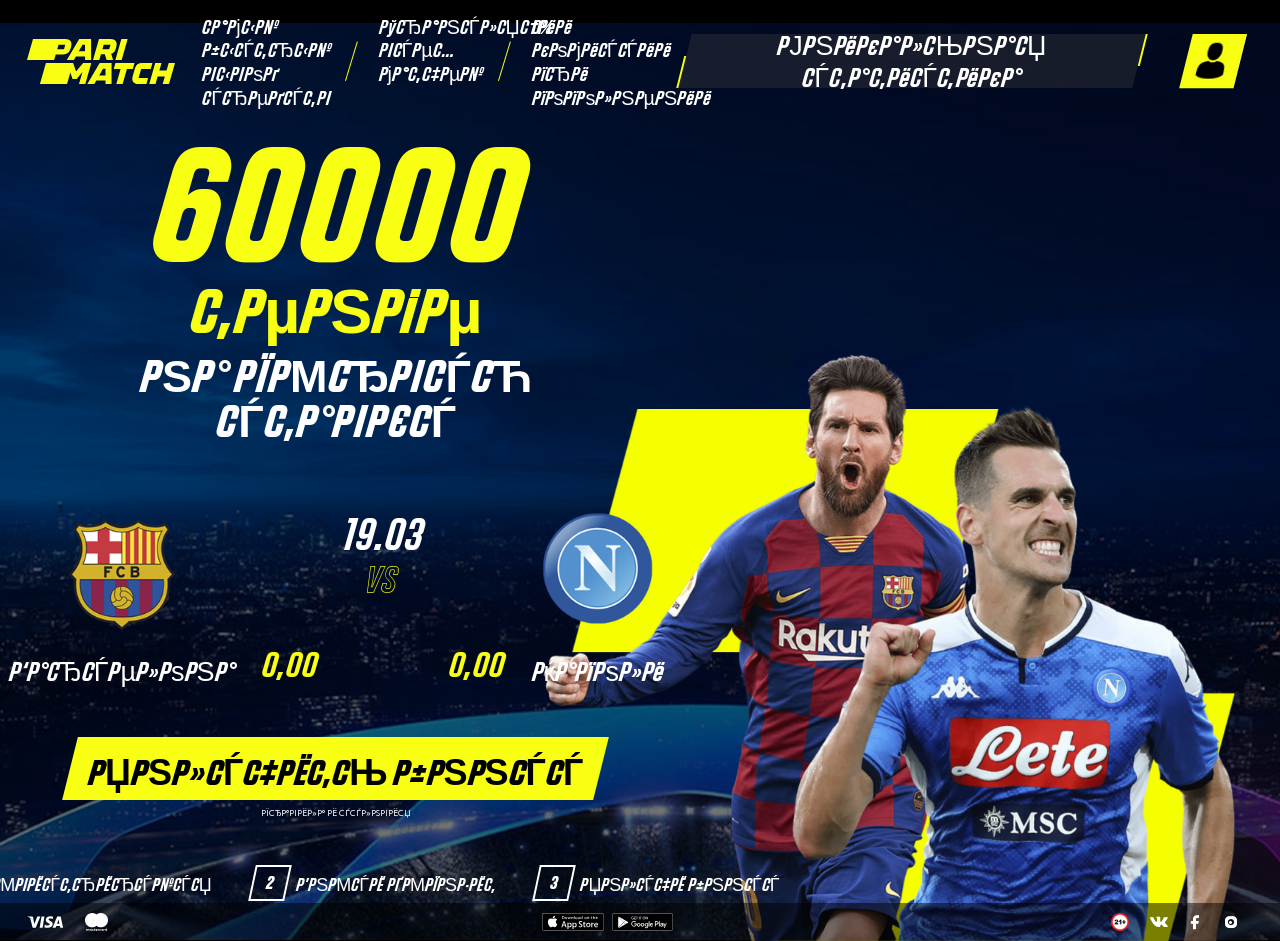
==== commit 521b1073: "upd" ====
--- a/HTML/assets/portfolio/bar-nap/index.html
+++ b/HTML/assets/portfolio/bar-nap/index.html
@@ -3,7 +3,7 @@
 <head lang="ru-RU">
   <meta http-equiv="x-ua-compatible" content="ie=edge">
   <meta http-equiv="Content-Type" content="text/html; charset=windows-1251">
-  <title>Parimatch. ������ ��� � ���������� ��!</title>
+  <title>Parimatch. Играют они – побеждаешь ты!</title>
   <link href="favicon.ico" rel="shortcut icon" type="image/x-icon">
   <meta name="viewport" content="width=device-width, initial-scale=1.0, maximum-scale=1.0, user-scalable=no" />
   <link rel="stylesheet" href="public/main.css" />
@@ -29,22 +29,22 @@
       <div class="o-container">
         <div class="logo">
           <a href="https://air.parimatch.com/" class="c-logo"><img src="images/logo-pm.svg" alt="Parimatch"></a>
-          <!--<div class="sponsor">��������� ������� �� "������"</div>-->
+          <!--<div class="sponsor">Титульный партнер ФК "Шахтер"</div>-->
         </div>
         <div class="block-steps on-mob-hide">
-          <p class="block-steps_1">C���� ������� ����� �������</p>
-          <p class="block-steps_2">���������� ���� ������</p>
-          <p class="block-steps_3">0% �������� ��� ����������</p>
+          <p class="block-steps_1">Cамый быстрый вывод средств</p>
+          <p class="block-steps_2">Трансляции всех матчей</p>
+          <p class="block-steps_3">0% комиссии при пополнении</p>
         </div>
         <div class="c-header__group-right">
           <div class="c-header__btn-line-group">
             <div class="c-header__btn-line show-desk">
               <a href="https://air.parimatch.com/prematch/all/1%7CF%7CF_INTERN%7CPT61:1285120971,1%7CF%7CUCL"
-                 target="_blank" class="btn-line"><span>���������� ����������</span></a>
+                 target="_blank" class="btn-line"><span>Уникальная статистика</span></a>
             </div>
             <div class="c-header__btn-line show-mob">
               <a href="https://m.parimatch.com/#prematch-championship/1|F|UCL|PT61:1285120971" target="_blank"
-                 class="btn-line"><span>���������� ����������</span></a>
+                 class="btn-line"><span>Уникальная статистика</span></a>
             </div>
           </div>
           <div class="c-header__btn">
@@ -61,15 +61,15 @@
         <div class="o-container">
           <div class="home__content">
             <div class="home__group">
-              <div class="home__bonus">60000 <span>�����</span></div>
-              <div class="home__desc">�� ������ ������</div>
+              <div class="home__bonus">60000 <span>тенге</span></div>
+              <div class="home__desc">на первую ставку</div>
             </div>
               <div class="c-teams">
                   <div class="c-teams__item">
                       <div class="c-teams__item-logo">
-                          <img src="images/team1.png" alt="���������">
-                      </div>
-                      <div class="c-teams__item-title">���������</div>
+                          <img src="images/team1.png" alt="Барселона">
+                      </div>
+                      <div class="c-teams__item-title">Барселона</div>
                       <!-- <div class="c-teams__item-cof team-1 hide">1,82</div> -->
                   </div>
                   <div class="c-teams__vs">
@@ -89,18 +89,18 @@
 
                   <div class="c-teams__item">
                       <div class="c-teams__item-logo">
-                          <img src="images/team2.png" alt="������">
-                      </div>
-                      <div class="c-teams__item-title">������</div>
+                          <img src="images/team2.png" alt="Наполи">
+                      </div>
+                      <div class="c-teams__item-title">Наполи</div>
                       <!-- <div class="c-teams__item-cof team-2 hide">4,80</div> -->
                   </div>
               </div>
             <div class="home__group">
               <div class="home__btn">
-                <a href="https://air.parimatch.com/ru/regtel/1/"  target="_blank" class="c-btn"><span class="c-btn__text">�������� �����</span></a>
+                <a href="https://air.parimatch.com/ru/regtel/1/"  target="_blank" class="c-btn"><span class="c-btn__text">Получить бонус</span></a>
               </div>
               <div class="home__terms">
-                <a href="#" data-toggle="modal" data-target="#modalTerms">������� � �������</a>
+                <a href="#" data-toggle="modal" data-target="#modalTerms">правила и условия</a>
               </div>
             </div>
             <div class="c-steps">
@@ -108,19 +108,19 @@
                 <li>
                   <div class="c-steps__item">
                     <div class="c-steps__item-num"><span>1</span></div>
-                    <div class="c-steps__item-text">���������������</div>
+                    <div class="c-steps__item-text">Зарегистрируйся</div>
                   </div>
                 </li>
                 <li>
                   <div class="c-steps__item">
                     <div class="c-steps__item-num"><span>2</span></div>
-                    <div class="c-steps__item-text">����� �������</div>
+                    <div class="c-steps__item-text">Внеси депозит</div>
                   </div>
                 </li>
                 <li>
                   <div class="c-steps__item">
                     <div class="c-steps__item-num"><span>3</span></div>
-                    <div class="c-steps__item-text">������ �����</div>
+                    <div class="c-steps__item-text">Получи бонус</div>
                   </div>
                 </li>
               </ul>
@@ -217,7 +217,7 @@
         </div>
         <div class="modal-footer">
           <div class="buttons-rules">
-            <a href="#" class="btn-modal">������� ������</a>
+            <a href="#" class="btn-modal">Сделать ставку</a>
           </div>
         </div>
       </div>
